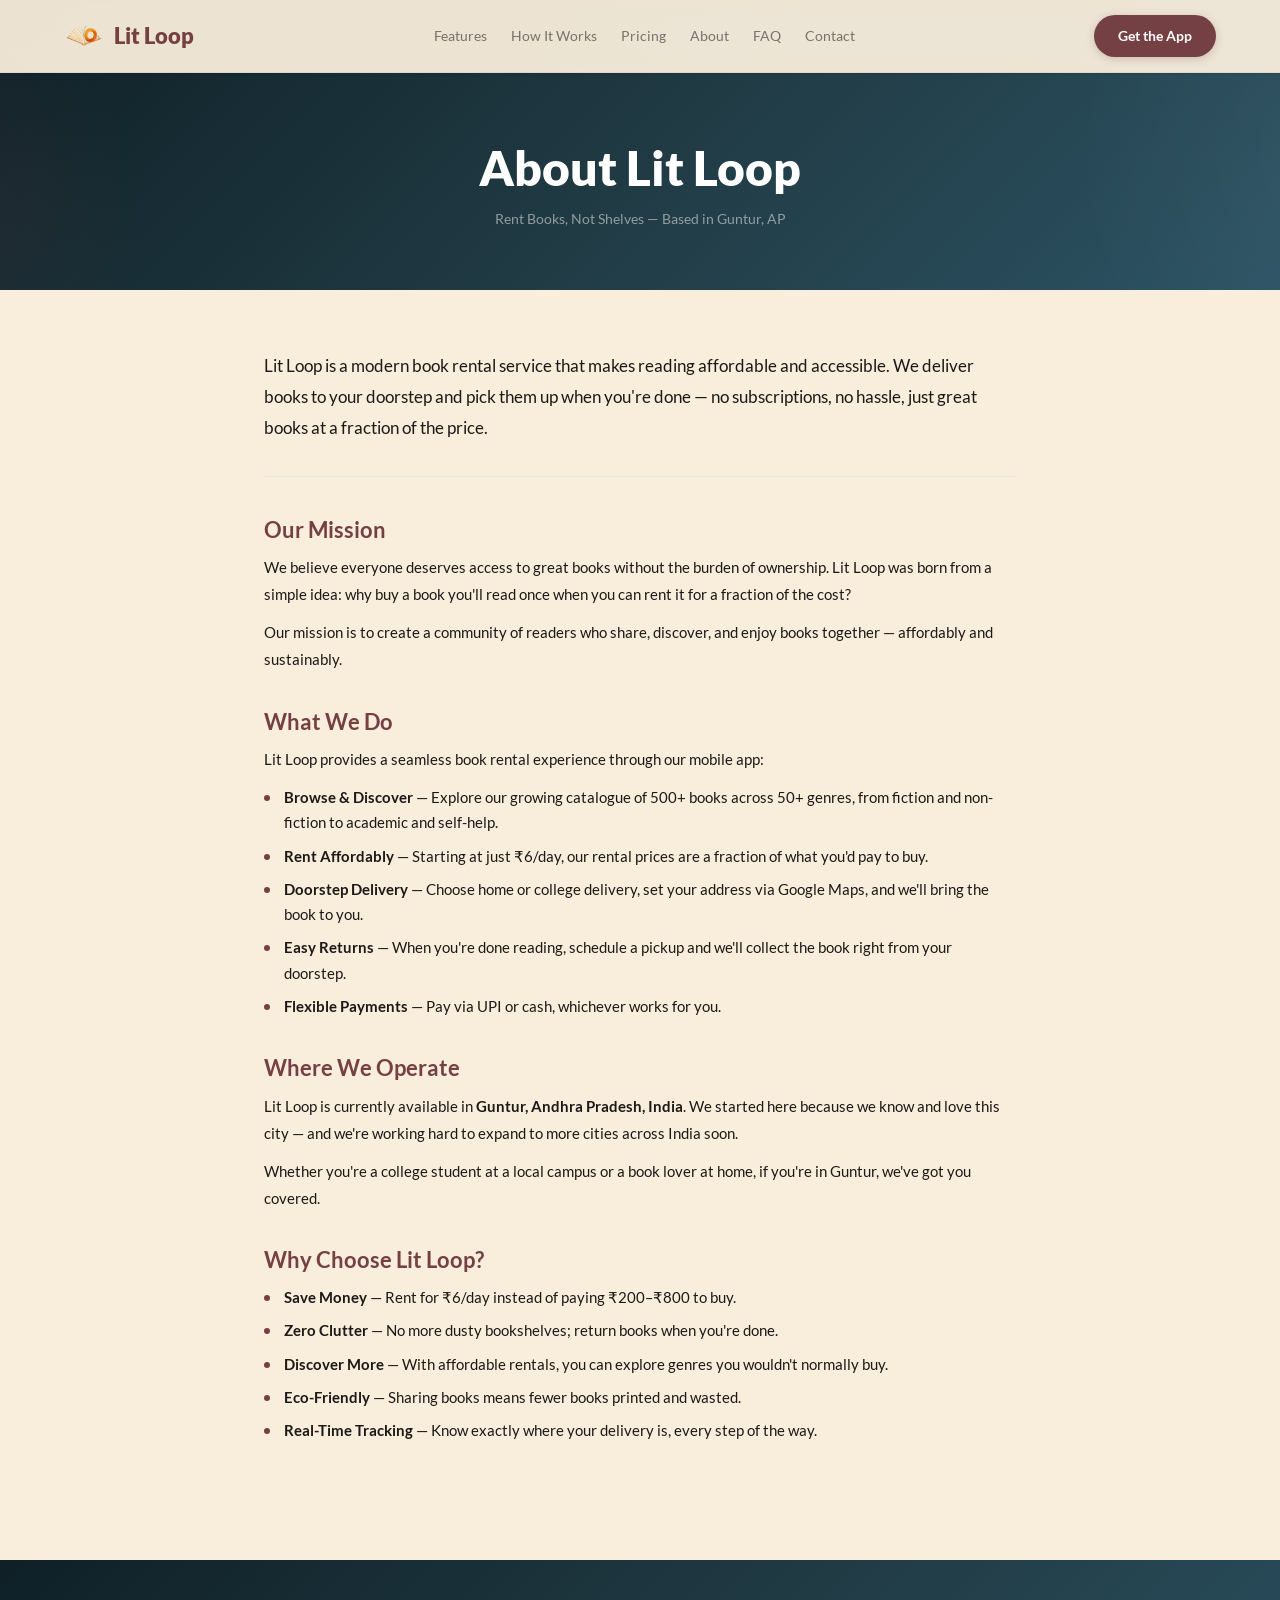
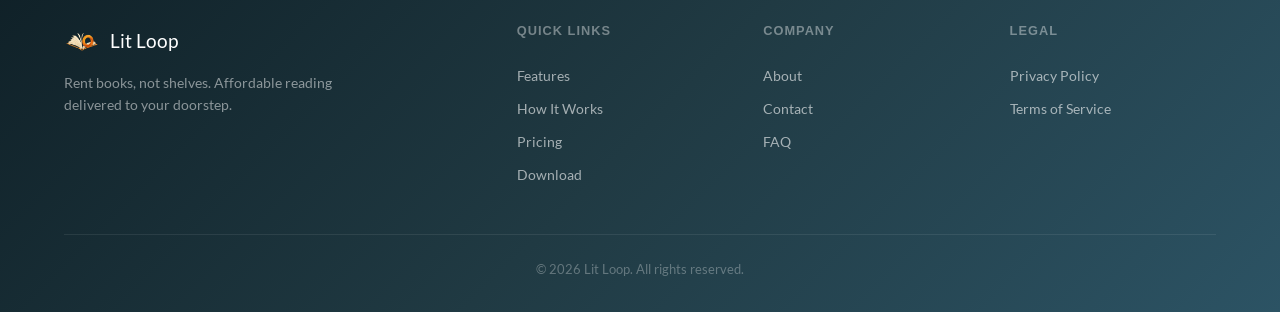
==== about.html @ 93cf025b "Added licence and google indexing" ====
<!DOCTYPE html>
<html lang="en">

<head>
    <meta charset="UTF-8">
    <meta name="viewport" content="width=device-width, initial-scale=1.0">
    <title>About — Lit Loop | Book Rental Service in Guntur</title>
    <meta name="description"
        content="Learn about Lit Loop — a modern book rental service based in Guntur, Andhra Pradesh. Rent books at affordable prices with doorstep delivery.">
    <meta name="keywords"
        content="about litloop, book rental Guntur, rent books India, litloop story, affordable books">
    <meta name="author" content="Lit Loop">
    <meta name="theme-color" content="#0F2027">
    <link rel="canonical" href="https://litloop.in/about.html">
    <link rel="icon" type="image/png" href="./assets/icon.png">

    <!-- Open Graph -->
    <meta property="og:title" content="About — Lit Loop | Book Rental Service">
    <meta property="og:description"
        content="Discover how Lit Loop is making reading affordable and accessible in Guntur, AP. Rent books, not shelves.">
    <meta property="og:image" content="https://litloop.in/assets/icon.png">
    <meta property="og:type" content="website">
    <meta property="og:url" content="https://litloop.in/about.html">
    <meta property="og:site_name" content="Lit Loop">
    <meta property="og:image:width" content="512">
    <meta property="og:image:height" content="512">
    <meta property="og:locale" content="en_IN">

    <!-- Twitter Card -->
    <meta name="twitter:card" content="summary">
    <meta name="twitter:title" content="About — Lit Loop | Book Rental Service">
    <meta name="twitter:description"
        content="Discover how Lit Loop is making reading affordable and accessible in Guntur, AP.">
    <meta name="twitter:image" content="https://litloop.in/assets/icon.png">

    <!-- Fonts -->
    <link rel="stylesheet" href="./style.css">
    <link rel="stylesheet" href="./legal.css">

    <!-- Structured Data -->
    <script type="application/ld+json">
    {
        "@context": "https://schema.org",
        "@type": "Organization",
        "name": "Lit Loop",
        "url": "https://litloop.in",
        "logo": "https://litloop.in/assets/icon.png",
        "description": "Lit Loop is a modern book rental service based in Guntur, Andhra Pradesh. Rent books at affordable prices with doorstep delivery.",
        "email": "support@litloop.in",
        "telephone": "+919182755664",
        "address": {
            "@type": "PostalAddress",
            "addressLocality": "Guntur",
            "addressRegion": "Andhra Pradesh",
            "addressCountry": "IN"
        },
        "sameAs": []
    }
    </script>
</head>

<body class="legal-page">
    <!-- Navigation -->
    <nav class="navbar scrolled">
        <div class="nav-container">
            <a href="./index.html" class="nav-logo">
                <img src="./assets/icon.png" alt="Lit Loop" class="nav-logo-img">
                <span class="nav-logo-text">Lit Loop</span>
            </a>
            <div class="nav-links">
                <a href="./index.html#features" class="nav-link">Features</a>
                <a href="./index.html#how-it-works" class="nav-link">How It Works</a>
                <a href="./index.html#pricing" class="nav-link">Pricing</a>
                <a href="./about.html" class="nav-link">About</a>
                <a href="./faq.html" class="nav-link">FAQ</a>
                <a href="./contact.html" class="nav-link">Contact</a>
            </div>
            <a href="./index.html#download" class="nav-cta-btn">Get the App</a>
            <button class="nav-mobile-toggle" id="mobileToggle" aria-label="Toggle menu">
                <span></span><span></span><span></span>
            </button>
        </div>
    </nav>

    <!-- Mobile Menu -->
    <div class="mobile-menu" id="mobileMenu">
        <a href="./index.html#features" class="mobile-link">Features</a>
        <a href="./index.html#how-it-works" class="mobile-link">How It Works</a>
        <a href="./index.html#pricing" class="mobile-link">Pricing</a>
        <a href="./about.html" class="mobile-link">About</a>
        <a href="./faq.html" class="mobile-link">FAQ</a>
        <a href="./contact.html" class="mobile-link">Contact</a>
        <a href="./index.html#download" class="mobile-link cta">Get the App</a>
    </div>

    <!-- Hero Header -->
    <section class="legal-hero">
        <div class="container">
            <h1 class="legal-title">About Lit Loop</h1>
            <p class="legal-updated">Rent Books, Not Shelves — Based in Guntur, AP</p>
        </div>
    </section>

    <!-- Content -->
    <section class="legal-content">
        <div class="container legal-container">
            <p class="legal-intro">
                Lit Loop is a modern book rental service that makes reading affordable and accessible. We deliver books
                to your doorstep and pick them up when you're done — no subscriptions, no hassle, just great books at
                a fraction of the price.
            </p>

            <div class="legal-section">
                <h2>Our Mission</h2>
                <p>We believe everyone deserves access to great books without the burden of ownership. Lit Loop was born
                    from a simple idea: why buy a book you'll read once when you can rent it for a fraction of the cost?
                </p>
                <p>Our mission is to create a community of readers who share, discover, and enjoy books together —
                    affordably and sustainably.</p>
            </div>

            <div class="legal-section">
                <h2>What We Do</h2>
                <p>Lit Loop provides a seamless book rental experience through our mobile app:</p>
                <ul>
                    <li><strong>Browse & Discover</strong> — Explore our growing catalogue of 500+ books across 50+
                        genres, from fiction and non-fiction to academic and self-help.</li>
                    <li><strong>Rent Affordably</strong> — Starting at just ₹6/day, our rental prices are a fraction of
                        what you'd pay to buy.</li>
                    <li><strong>Doorstep Delivery</strong> — Choose home or college delivery, set your address via
                        Google
                        Maps, and we'll bring the book to you.</li>
                    <li><strong>Easy Returns</strong> — When you're done reading, schedule a pickup and we'll collect
                        the
                        book right from your doorstep.</li>
                    <li><strong>Flexible Payments</strong> — Pay via UPI or cash, whichever works for you.</li>
                </ul>
            </div>

            <div class="legal-section">
                <h2>Where We Operate</h2>
                <p>Lit Loop is currently available in <strong>Guntur, Andhra Pradesh, India</strong>. We started here
                    because we know and love this city — and we're working hard to expand to more cities across India
                    soon.</p>
                <p>Whether you're a college student at a local campus or a book lover at home, if you're in Guntur,
                    we've got you covered.</p>
            </div>

            <div class="legal-section">
                <h2>Why Choose Lit Loop?</h2>
                <ul>
                    <li><strong>Save Money</strong> — Rent for ₹6/day instead of paying ₹200–₹800 to buy.</li>
                    <li><strong>Zero Clutter</strong> — No more dusty bookshelves; return books when you're done.</li>
                    <li><strong>Discover More</strong> — With affordable rentals, you can explore genres you wouldn't
                        normally buy.</li>
                    <li><strong>Eco-Friendly</strong> — Sharing books means fewer books printed and wasted.</li>
                    <li><strong>Real-Time Tracking</strong> — Know exactly where your delivery is, every step of the
                        way.</li>
            </div>
        </div>
    </section>

    <!-- Footer -->
    <footer class="footer">
        <div class="container">
            <div class="footer-grid">
                <div class="footer-brand">
                    <div class="footer-logo">
                        <img src="./assets/icon.png" alt="Lit Loop" class="footer-logo-img">
                        <span class="footer-logo-text">Lit Loop</span>
                    </div>
                    <p class="footer-tagline">Rent books, not shelves. Affordable reading delivered to your doorstep.
                    </p>
                </div>
                <div class="footer-col">
                    <h4 class="footer-heading">Quick Links</h4>
                    <a href="./index.html#features" class="footer-link">Features</a>
                    <a href="./index.html#how-it-works" class="footer-link">How It Works</a>
                    <a href="./index.html#pricing" class="footer-link">Pricing</a>
                    <a href="./index.html#download" class="footer-link">Download</a>
                </div>
                <div class="footer-col">
                    <h4 class="footer-heading">Company</h4>
                    <a href="./about.html" class="footer-link">About</a>
                    <a href="./contact.html" class="footer-link">Contact</a>
                    <a href="./faq.html" class="footer-link">FAQ</a>
                </div>
                <div class="footer-col">
                    <h4 class="footer-heading">Legal</h4>
                    <a href="./privacy-policy.html" class="footer-link">Privacy Policy</a>
                    <a href="./terms-of-service.html" class="footer-link">Terms of Service</a>
                </div>
            </div>
            <div class="footer-bottom">
                <p>&copy; 2026 Lit Loop. All rights reserved.</p>
            </div>
        </div>
    </footer>

    <script src="./script.js"></script>
</body>

</html>
---- style.css ----
/* ============================================
   LIT LOOP LANDING PAGE — STYLE SHEET
   Colors: #754043 (primary), #F9EEDC (bg), #eadbc3 (light)
   ============================================ */

/* ── Self-Hosted Lato Font ────────────────── */
@font-face {
    font-family: 'Lato';
    src: url('./assets/fonts/Lato/Lato-Thin.ttf') format('truetype');
    font-weight: 100;
    font-style: normal;
    font-display: swap;
}

@font-face {
    font-family: 'Lato';
    src: url('./assets/fonts/Lato/Lato-ThinItalic.ttf') format('truetype');
    font-weight: 100;
    font-style: italic;
    font-display: swap;
}

@font-face {
    font-family: 'Lato';
    src: url('./assets/fonts/Lato/Lato-Light.ttf') format('truetype');
    font-weight: 300;
    font-style: normal;
    font-display: swap;
}

@font-face {
    font-family: 'Lato';
    src: url('./assets/fonts/Lato/Lato-LightItalic.ttf') format('truetype');
    font-weight: 300;
    font-style: italic;
    font-display: swap;
}

@font-face {
    font-family: 'Lato';
    src: url('./assets/fonts/Lato/Lato-Regular.ttf') format('truetype');
    font-weight: 400;
    font-style: normal;
    font-display: swap;
}

@font-face {
    font-family: 'Lato';
    src: url('./assets/fonts/Lato/Lato-Italic.ttf') format('truetype');
    font-weight: 400;
    font-style: italic;
    font-display: swap;
}

@font-face {
    font-family: 'Lato';
    src: url('./assets/fonts/Lato/Lato-Bold.ttf') format('truetype');
    font-weight: 700;
    font-style: normal;
    font-display: swap;
}

@font-face {
    font-family: 'Lato';
    src: url('./assets/fonts/Lato/Lato-BoldItalic.ttf') format('truetype');
    font-weight: 700;
    font-style: italic;
    font-display: swap;
}

@font-face {
    font-family: 'Lato';
    src: url('./assets/fonts/Lato/Lato-Black.ttf') format('truetype');
    font-weight: 900;
    font-style: normal;
    font-display: swap;
}

@font-face {
    font-family: 'Lato';
    src: url('./assets/fonts/Lato/Lato-BlackItalic.ttf') format('truetype');
    font-weight: 900;
    font-style: italic;
    font-display: swap;
}

/* ── Reset & Base ────────────────────────── */
*,
*::before,
*::after {
    margin: 0;
    padding: 0;
    box-sizing: border-box;
}

:root {
    --primary: #754043;
    --primary-dark: #5c3234;
    --primary-light: #eadbc3;
    --bg: #F9EEDC;
    --bg-dark: #0F2027;
    --bg-dark-mid: #203A43;
    --bg-dark-end: #2C5364;
    --card-bg: #ffffff;
    --text: #1C1917;
    --text-secondary: #78716C;
    --text-light: #A8A29E;
    --border: #E7E5E4;
    --white: #FFFFFF;
    --error: #EF4444;
    --success: #22C55E;
    --shadow-sm: 0 1px 3px rgba(0, 0, 0, .06), 0 1px 2px rgba(0, 0, 0, .04);
    --shadow-md: 0 4px 12px rgba(0, 0, 0, .08);
    --shadow-lg: 0 12px 40px rgba(0, 0, 0, .12);
    --shadow-xl: 0 24px 60px rgba(0, 0, 0, .16);
    --radius: 16px;
    --radius-sm: 10px;
    --radius-xs: 6px;
    --transition: .3s cubic-bezier(.4, 0, .2, 1);
}

html {
    scroll-behavior: smooth;
    scroll-padding-top: 80px;
}

body {
    font-family: 'Lato', -apple-system, BlinkMacSystemFont, sans-serif;
    color: var(--text);
    background: var(--bg);
    line-height: 1.6;
    overflow-x: hidden;
    -webkit-font-smoothing: antialiased;
}

h1,
h2,
h3,
h4 {
    font-family: 'Lato', Georgia, sans-serif;
    font-weight: 900;
    line-height: 1.15;
}

a {
    text-decoration: none;
    color: inherit;
}

img {
    display: block;
    max-width: 100%;
}

.container {
    max-width: 1200px;
    margin: 0 auto;
    padding: 0 24px;
}

/* ── Navbar ──────────────────────────────── */
.navbar {
    position: fixed;
    top: 0;
    left: 0;
    right: 0;
    z-index: 1000;
    background: rgba(249, 238, 220, .82);
    backdrop-filter: blur(16px) saturate(180%);
    -webkit-backdrop-filter: blur(16px) saturate(180%);
    border-bottom: 1px solid rgba(117, 64, 67, .08);
    transition: var(--transition);
}

.navbar.scrolled {
    background: rgba(249, 238, 220, .95);
    box-shadow: var(--shadow-sm);
}

.nav-container {
    max-width: 1200px;
    margin: 0 auto;
    padding: 0 24px;
    display: flex;
    align-items: center;
    justify-content: space-between;
    height: 72px;
}

.nav-logo {
    display: flex;
    align-items: center;
    gap: 10px;
}

.nav-logo-img {
    width: 40px;
    height: 40px;
    border-radius: 10px;
}

.nav-logo-text {
    font-family: 'Lato', sans-serif;
    font-weight: 900;
    font-size: 1.35rem;
    color: var(--primary);
}

.nav-links {
    display: flex;
    gap: 24px;
}

.nav-link {
    font-size: .9rem;
    font-weight: 500;
    color: var(--text-secondary);
    transition: color var(--transition);
    position: relative;
}

.nav-link::after {
    content: '';
    position: absolute;
    bottom: -4px;
    left: 0;
    width: 0;
    height: 2px;
    background: var(--primary);
    border-radius: 1px;
    transition: width var(--transition);
}

.nav-link:hover {
    color: var(--primary);
}

.nav-link:hover::after {
    width: 100%;
}

.nav-cta-btn {
    display: inline-flex;
    align-items: center;
    padding: 10px 24px;
    background: var(--primary);
    color: var(--white);
    border-radius: 50px;
    font-size: .88rem;
    font-weight: 600;
    transition: all var(--transition);
    box-shadow: 0 2px 8px rgba(117, 64, 67, .25);
}

.nav-cta-btn:hover {
    background: var(--primary-dark);
    transform: translateY(-1px);
    box-shadow: 0 4px 16px rgba(117, 64, 67, .35);
}

.nav-mobile-toggle {
    display: none;
    flex-direction: column;
    gap: 5px;
    background: none;
    border: none;
    cursor: pointer;
    padding: 6px;
}

.nav-mobile-toggle span {
    display: block;
    width: 22px;
    height: 2px;
    background: var(--text);
    border-radius: 2px;
    transition: var(--transition);
}

.mobile-menu {
    display: none;
    position: fixed;
    top: 72px;
    left: 0;
    right: 0;
    background: rgba(249, 238, 220, .98);
    backdrop-filter: blur(16px);
    padding: 24px;
    flex-direction: column;
    gap: 16px;
    z-index: 999;
    border-bottom: 1px solid var(--border);
    transform: translateY(-10px);
    opacity: 0;
    transition: all .25s ease;
}

.mobile-menu.open {
    display: flex;
    transform: translateY(0);
    opacity: 1;
}

.mobile-link {
    font-size: 1rem;
    font-weight: 500;
    color: var(--text);
    padding: 12px 0;
    border-bottom: 1px solid var(--border);
}

.mobile-link.cta {
    background: var(--primary);
    color: var(--white);
    text-align: center;
    padding: 14px;
    border-radius: 12px;
    border: none;
    margin-top: 8px;
}

/* ── Hero ─────────────────────────────────── */
.hero {
    position: relative;
    padding: 140px 0 80px;
    overflow: hidden;
    min-height: 100vh;
    display: flex;
    background: linear-gradient(135deg, var(--bg-dark) 0%, var(--bg-dark-mid) 50%, var(--bg-dark-end) 100%);
    align-items: center;
}

.hero-bg-shapes {
    position: absolute;
    inset: 0;
    pointer-events: none;
    overflow: hidden;
}

.shape {
    position: absolute;
    border-radius: 50%;
    opacity: .12;
}

.shape-1 {
    width: 600px;
    height: 600px;
    background: radial-gradient(circle, var(--primary) 0%, transparent 70%);
    top: -200px;
    right: -100px;
    animation: float 8s ease-in-out infinite;
}

.shape-2 {
    width: 400px;
    height: 400px;
    background: radial-gradient(circle, #c2956a 0%, transparent 70%);
    bottom: -100px;
    left: -100px;
    animation: float 10s ease-in-out infinite reverse;
}

.shape-3 {
    width: 250px;
    height: 250px;
    background: radial-gradient(circle, var(--primary) 0%, transparent 70%);
    top: 40%;
    left: 30%;
    animation: float 12s ease-in-out infinite;
}

@keyframes float {

    0%,
    100% {
        transform: translateY(0) scale(1);
    }

    50% {
        transform: translateY(-30px) scale(1.05);
    }
}

.hero-container {
    max-width: 1200px;
    margin: 0 auto;
    padding: 0 24px;
    display: grid;
    grid-template-columns: 1fr 1fr;
    gap: 60px;
    align-items: center;
}

.hero-badge {
    display: inline-flex;
    align-items: center;
    padding: 8px 18px;
    background: rgba(234, 219, 195, .12);
    border: 1px solid rgba(234, 219, 195, .2);
    border-radius: 50px;
    font-size: .85rem;
    font-weight: 500;
    color: var(--primary-light);
    margin-bottom: 24px;
    animation: fadeInUp .6s ease .1s both;
}

.hero-title {
    font-size: 4rem;
    color: var(--white);
    margin-bottom: 20px;
    animation: fadeInUp .6s ease .2s both;
}

.hero-title-accent {
    color: var(--primary-light);
    font-style: italic;
}

.hero-subtitle {
    font-size: 1.15rem;
    color: rgba(255, 255, 255, .7);
    line-height: 1.7;
    margin-bottom: 32px;
    max-width: 500px;
    animation: fadeInUp .6s ease .3s both;
}

.hero-actions {
    display: flex;
    gap: 16px;
    flex-wrap: wrap;
    margin-bottom: 48px;
    animation: fadeInUp .6s ease .4s both;
}

/* ── Buttons ──────────────────────────────── */
.btn {
    display: inline-flex;
    align-items: center;
    gap: 10px;
    padding: 14px 30px;
    border-radius: 50px;
    font-size: .95rem;
    font-weight: 600;
    font-family: 'Lato', sans-serif;
    cursor: pointer;
    transition: all var(--transition);
    border: none;
}

.btn-primary {
    background: var(--primary);
    color: var(--white);
    box-shadow: 0 4px 16px rgba(117, 64, 67, .3);
}

.btn-primary:hover {
    background: var(--primary-dark);
    transform: translateY(-2px);
    box-shadow: 0 6px 24px rgba(117, 64, 67, .4);
}

.btn-outline {
    background: transparent;
    color: var(--white);
    border: 2px solid rgba(255, 255, 255, .25);
}

.btn-outline:hover {
    border-color: var(--white);
    background: rgba(255, 255, 255, .08);
}

.btn-full {
    width: 100%;
    justify-content: center;
}

.btn-icon,
.btn-icon-right {
    width: 18px;
    height: 18px;
    flex-shrink: 0;
}

/* ── Hero Stats ───────────────────────────── */
.hero-stats {
    display: flex;
    align-items: center;
    gap: 24px;
    animation: fadeInUp .6s ease .5s both;
}

.stat {
    text-align: center;
    padding: 0 8px;
}

.stat-number {
    display: inline;
    font-family: 'Lato', sans-serif;
    font-weight: 900;
    font-size: 2rem;
    color: var(--primary-light);
    line-height: 1;
}

.stat-plus {
    font-family: 'Lato', sans-serif;
    font-weight: 900;
    font-size: 2rem;
    color: var(--primary-light);
    line-height: 1;
}

.stat-label {
    display: block;
    font-size: .78rem;
    color: rgba(255, 255, 255, .5);
    margin-top: 6px;
}

.stat-divider {
    width: 1px;
    height: 40px;
    background: rgba(255, 255, 255, .15);
}

/* ── Phone Mockup ─────────────────────────── */
.hero-visual {
    position: relative;
    display: flex;
    justify-content: center;
    animation: fadeInUp .8s ease .3s both;
}

.phone-mockup {
    position: relative;
    z-index: 2;
}

.phone-frame {
    width: 280px;
    height: 570px;
    background: var(--bg-dark);
    border-radius: 36px;
    padding: 12px;
    box-shadow: var(--shadow-xl), 0 0 0 2px rgba(255, 255, 255, .1) inset;
    position: relative;
    overflow: hidden;
}

.phone-notch {
    position: absolute;
    top: 8px;
    left: 50%;
    transform: translateX(-50%);
    width: 100px;
    height: 28px;
    background: var(--bg-dark);
    border-radius: 0 0 16px 16px;
    z-index: 5;
}

.phone-screen {
    width: 100%;
    height: 100%;
    background: var(--bg);
    border-radius: 26px;
    overflow: hidden;
    padding: 44px 16px 0;
    display: flex;
    flex-direction: column;
}

.mock-header {
    margin-bottom: 20px;
}

.mock-greeting {
    display: block;
    font-size: .65rem;
    color: var(--text-light);
    margin-bottom: 2px;
}

.mock-title {
    display: block;
    font-family: 'Lato', sans-serif;
    font-weight: 900;
    font-size: 1.15rem;
    color: var(--text);
}

.mock-section {
    margin-bottom: 16px;
}

.mock-section-title {
    display: block;
    font-size: .7rem;
    font-weight: 600;
    color: var(--text);
    margin-bottom: 8px;
}

.mock-cards {
    display: flex;
    gap: 8px;
}

.mock-card {
    width: 72px;
    height: 100px;
    border-radius: 8px;
    flex-shrink: 0;
    box-shadow: var(--shadow-sm);
}

.mock-tab-bar {
    margin-top: auto;
    display: flex;
    justify-content: space-around;
    padding: 10px 0 8px;
    border-top: 1px solid var(--border);
    background: var(--bg);
}

.mock-tab {
    text-align: center;
    opacity: .4;
}

.mock-tab.active {
    opacity: 1;
}

.mock-tab-icon {
    font-size: .9rem;
}

.mock-tab-label {
    font-size: .5rem;
    font-weight: 500;
    margin-top: 2px;
}

/* ── Floating Cards ───────────────────────── */
.floating-card {
    position: absolute;
    display: flex;
    align-items: center;
    gap: 10px;
    background: var(--white);
    padding: 12px 18px;
    border-radius: 14px;
    box-shadow: var(--shadow-lg);
    z-index: 3;
}

.floating-card-1 {
    top: 15%;
    right: -30px;
    animation: floatCard 4s ease-in-out infinite;
}

.floating-card-2 {
    bottom: 20%;
    left: -20px;
    animation: floatCard 5s ease-in-out infinite .5s;
}

@keyframes floatCard {

    0%,
    100% {
        transform: translateY(0);
    }

    50% {
        transform: translateY(-10px);
    }
}

.floating-emoji {
    font-size: 1.5rem;
}

.floating-title {
    display: block;
    font-size: .8rem;
    font-weight: 600;
    color: var(--text);
}

.floating-sub {
    display: block;
    font-size: .7rem;
    color: var(--text-light);
}

/* ── Section Common ──────────────────────── */
.section-header {
    text-align: center;
    margin-bottom: 56px;
}

.section-tag {
    display: inline-block;
    padding: 6px 16px;
    background: rgba(117, 64, 67, .08);
    color: var(--primary);
    border-radius: 50px;
    font-size: .8rem;
    font-weight: 600;
    text-transform: uppercase;
    letter-spacing: .5px;
    margin-bottom: 16px;
}

.section-title {
    font-size: 2.6rem;
    color: var(--text);
    margin-bottom: 12px;
}

.section-subtitle {
    font-size: 1.05rem;
    color: var(--text-secondary);
    max-width: 520px;
    margin: 0 auto;
}

/* ── Features ─────────────────────────────── */
.features {
    padding: 100px 0;
    background: var(--white);
}

.features-grid {
    display: grid;
    grid-template-columns: repeat(3, 1fr);
    gap: 24px;
}

.feature-card {
    background: var(--bg);
    border-radius: var(--radius);
    padding: 36px 28px;
    transition: all var(--transition);
    border: 1px solid transparent;
}

.feature-card:hover {
    transform: translateY(-6px);
    box-shadow: var(--shadow-lg);
    border-color: rgba(117, 64, 67, .1);
}

.feature-icon-wrap {
    width: 56px;
    height: 56px;
    background: rgba(117, 64, 67, .08);
    border-radius: 14px;
    display: flex;
    align-items: center;
    justify-content: center;
    margin-bottom: 20px;
    transition: var(--transition);
}

.feature-card:hover .feature-icon-wrap {
    background: var(--primary);
    transform: scale(1.05);
}

.feature-card:hover .feature-icon {
    filter: brightness(10);
}

.feature-icon {
    font-size: 1.5rem;
    transition: var(--transition);
}

.feature-icon-svg {
    width: 28px;
    height: 28px;
    stroke: var(--primary);
    transition: var(--transition);
}

.feature-card:hover .feature-icon-svg {
    stroke: var(--white);
}

.step-icon-svg {
    width: 48px;
    height: 48px;
    stroke: var(--primary);
}

.feature-title {
    font-size: 1.25rem;
    color: var(--text);
    margin-bottom: 8px;
}

.feature-desc {
    font-size: .9rem;
    color: var(--text-secondary);
    line-height: 1.6;
}

/* ── How It Works ─────────────────────────── */
.how-it-works {
    padding: 100px 0;
    background: var(--bg);
}

.steps-row {
    display: flex;
    align-items: center;
    justify-content: center;
    gap: 16px;
}

.step-card {
    background: var(--white);
    border-radius: var(--radius);
    padding: 40px 32px;
    text-align: center;
    flex: 1;
    max-width: 300px;
    border: 1px solid var(--border);
    transition: all var(--transition);
    position: relative;
}

.step-card:hover {
    transform: translateY(-6px);
    box-shadow: var(--shadow-lg);
    border-color: rgba(117, 64, 67, .15);
}

.step-number {
    position: absolute;
    top: -16px;
    left: 50%;
    transform: translateX(-50%);
    width: 34px;
    height: 34px;
    background: var(--primary);
    color: var(--white);
    border-radius: 50%;
    display: flex;
    align-items: center;
    justify-content: center;
    font-weight: 700;
    font-size: .85rem;
    box-shadow: 0 4px 12px rgba(117, 64, 67, .3);
}

.step-icon {
    font-size: 2.5rem;
    margin-bottom: 16px;
}

.step-title {
    font-size: 1.15rem;
    color: var(--text);
    margin-bottom: 8px;
}

.step-desc {
    font-size: .88rem;
    color: var(--text-secondary);
    line-height: 1.6;
}

.step-connector {
    width: 60px;
    flex-shrink: 0;
    opacity: .4;
}

/* ── Pricing ──────────────────────────────── */
.pricing {
    padding: 100px 0;
    background: var(--white);
}

.pricing-card-wrapper {
    display: flex;
    justify-content: center;
}

.pricing-card {
    background: var(--bg);
    border-radius: 24px;
    padding: 48px 40px;
    max-width: 440px;
    width: 100%;
    border: 2px solid rgba(117, 64, 67, .1);
    text-align: center;
    transition: all var(--transition);
}

.pricing-card:hover {
    transform: translateY(-4px);
    box-shadow: var(--shadow-lg);
    border-color: var(--primary);
}

.pricing-header {
    margin-bottom: 32px;
}

.pricing-label {
    font-size: .85rem;
    font-weight: 600;
    color: var(--primary);
    text-transform: uppercase;
    letter-spacing: .5px;
}

.pricing-amount {
    display: flex;
    align-items: baseline;
    justify-content: center;
    gap: 4px;
    margin-top: 12px;
}

.pricing-rupee {
    font-size: 1.8rem;
    color: var(--text);
    font-weight: 300;
}

.pricing-value {
    font-family: 'Lato', sans-serif;
    font-size: 4.5rem;
    color: var(--primary);
    line-height: 1;
}

.pricing-period {
    font-size: 1rem;
    color: var(--text-light);
    margin-left: 4px;
}

.pricing-features {
    list-style: none;
    text-align: left;
    margin-bottom: 32px;
}

.pricing-features li {
    padding: 12px 0;
    border-bottom: 1px solid var(--border);
    font-size: .92rem;
    color: var(--text);
    display: flex;
    align-items: center;
    gap: 10px;
}

.check {
    color: var(--success);
    font-weight: 700;
    font-size: 1.1rem;
}

/* ── Download CTA ─────────────────────────── */
.download {
    padding: 100px 0;
    background: var(--bg);
}

.download-card {
    background: linear-gradient(135deg, var(--bg-dark) 0%, var(--bg-dark-mid) 50%, var(--bg-dark-end) 100%);
    border-radius: 28px;
    padding: 64px;
    display: flex;
    align-items: center;
    justify-content: space-between;
    gap: 48px;
    overflow: hidden;
    position: relative;
}

.download-card::before {
    content: '';
    position: absolute;
    top: -50%;
    right: -20%;
    width: 500px;
    height: 500px;
    background: radial-gradient(circle, rgba(255, 255, 255, .08) 0%, transparent 70%);
    border-radius: 50%;
}

.download-content {
    position: relative;
    z-index: 1;
    flex: 1;
}

.download-title {
    font-size: 2.5rem;
    color: var(--white);
    margin-bottom: 12px;
}

.download-subtitle {
    font-size: 1.05rem;
    color: rgba(255, 255, 255, .75);
    margin-bottom: 32px;
    max-width: 400px;
}

.download-buttons {
    display: flex;
    gap: 16px;
    flex-wrap: wrap;
    margin-bottom: 16px;
}

.store-badge {
    display: inline-flex;
    align-items: center;
    gap: 12px;
    background: rgba(255, 255, 255, .12);
    border: 1px solid rgba(255, 255, 255, .2);
    padding: 12px 24px;
    border-radius: 14px;
    color: var(--white);
    transition: all var(--transition);
}

.store-badge:hover {
    background: rgba(255, 255, 255, .2);
    transform: translateY(-2px);
}

.store-icon {
    width: 28px;
    height: 28px;
}

.store-small {
    display: block;
    font-size: .6rem;
    font-weight: 500;
    text-transform: uppercase;
    letter-spacing: 1px;
    opacity: .8;
}

.store-name {
    display: block;
    font-size: 1.1rem;
    font-weight: 600;
}

.download-note {
    font-size: .8rem;
    color: rgba(255, 255, 255, .5);
    font-style: italic;
}

.download-visual {
    position: relative;
    z-index: 1;
}

.download-logo {
    width: 180px;
    height: 180px;
    border-radius: 32px;
    box-shadow: 0 16px 48px rgba(0, 0, 0, .3);
    animation: floatCard 4s ease-in-out infinite;
}

/* ── Footer ───────────────────────────────── */
.footer {
    background: linear-gradient(135deg, var(--bg-dark) 0%, var(--bg-dark-mid) 50%, var(--bg-dark-end) 100%);
    padding: 64px 0 32px;
    color: rgba(255, 255, 255, .7);
}

.footer-grid {
    display: grid;
    grid-template-columns: 2fr 1fr 1fr 1fr;
    gap: 40px;
    margin-bottom: 48px;
}

.footer-logo {
    display: flex;
    align-items: center;
    gap: 10px;
    margin-bottom: 12px;
}

.footer-logo-img {
    width: 36px;
    height: 36px;
    border-radius: 8px;
}

.footer-logo-text {
    font-family: 'Lato', sans-serif;
    font-size: 1.2rem;
    color: var(--white);
}

.footer-tagline {
    font-size: .88rem;
    line-height: 1.6;
    color: rgba(255, 255, 255, .5);
    max-width: 280px;
}

.footer-heading {
    font-family: 'Inter', sans-serif;
    font-size: .8rem;
    font-weight: 600;
    text-transform: uppercase;
    letter-spacing: 1px;
    color: rgba(255, 255, 255, .4);
    margin-bottom: 16px;
}

.footer-col {
    display: flex;
    flex-direction: column;
    gap: 10px;
}

.footer-link {
    font-size: .9rem;
    color: rgba(255, 255, 255, .6);
    transition: color var(--transition);
}

.footer-link:hover {
    color: var(--white);
}

.footer-bottom {
    border-top: 1px solid rgba(255, 255, 255, .08);
    padding-top: 24px;
    text-align: center;
    font-size: .8rem;
    color: rgba(255, 255, 255, .3);
}

/* ── Animations ──────────────────────────── */
@keyframes fadeInUp {
    from {
        opacity: 0;
        transform: translateY(24px);
    }

    to {
        opacity: 1;
        transform: translateY(0);
    }
}

.reveal {
    opacity: 0;
    transform: translateY(30px);
    transition: all .7s cubic-bezier(.4, 0, .2, 1);
}

.reveal.visible {
    opacity: 1;
    transform: translateY(0);
}

/* ── Responsive ──────────────────────────── */
@media (max-width: 1024px) {
    .hero-container {
        grid-template-columns: 1fr;
        text-align: center;
        gap: 48px;
    }

    .hero-subtitle {
        margin: 0 auto 32px;
    }

    .hero-actions {
        justify-content: center;
    }

    .hero-stats {
        justify-content: center;
    }

    .hero-title {
        font-size: 3.2rem;
    }

    .features-grid {
        grid-template-columns: repeat(2, 1fr);
    }

    .footer-grid {
        grid-template-columns: 1fr 1fr;
    }
}

@media (max-width: 768px) {

    .nav-links,
    .nav-cta-btn {
        display: none;
    }

    .nav-mobile-toggle {
        display: flex;
    }

    .hero {
        padding: 120px 0 60px;
        min-height: auto;
    }

    .hero-title {
        font-size: 2.5rem;
    }

    .hero-subtitle {
        font-size: 1rem;
    }

    .features,
    .how-it-works,
    .pricing,
    .download {
        padding: 72px 0;
    }

    .section-title {
        font-size: 2rem;
    }

    .features-grid {
        grid-template-columns: 1fr;
    }

    .steps-row {
        flex-direction: column;
        gap: 32px;
    }

    .step-connector {
        transform: rotate(90deg);
    }

    .step-card {
        max-width: 100%;
    }

    .download-card {
        flex-direction: column;
        padding: 40px 24px;
        text-align: center;
    }

    .download-subtitle {
        margin: 0 auto 32px;
    }

    .download-buttons {
        justify-content: center;
    }

    .footer-grid {
        grid-template-columns: 1fr;
        gap: 32px;
    }

    .floating-card {
        padding: 8px 12px;
        border-radius: 10px;
        gap: 8px;
    }

    .floating-card-1 {
        top: 10%;
        right: -10px;
    }

    .floating-card-2 {
        bottom: 15%;
        left: -10px;
    }

    .floating-emoji {
        font-size: 1.1rem;
    }

    .floating-title {
        font-size: .7rem;
    }

    .floating-sub {
        font-size: .6rem;
    }

    .phone-frame {
        width: 240px;
        height: 490px;
    }
}

@media (max-width: 480px) {
    .hero-title {
        font-size: 2rem;
    }

    .hero-actions {
        flex-direction: column;
        width: 100%;
    }

    .btn {
        justify-content: center;
        width: 100%;
    }

    .hero-stats {
        gap: 16px;
    }

    .stat-number {
        font-size: 1.5rem;
    }

    .pricing-card {
        padding: 32px 24px;
    }

    .pricing-value {
        font-size: 3.5rem;
    }
}
---- legal.css ----
/* ============================================
   LEGAL PAGES — Shared Styles
   ============================================ */

.legal-page {
    background: var(--bg);
}

/* ── Legal Hero Header ────────────────────── */
.legal-hero {
    padding: 140px 0 60px;
    background: linear-gradient(135deg, #0F2027 0%, #203A43 50%, #2C5364 100%);
    text-align: center;
    position: relative;
    overflow: hidden;
}

.legal-hero::before {
    content: '';
    position: absolute;
    top: -50%;
    right: -30%;
    width: 600px;
    height: 600px;
    background: radial-gradient(circle, rgba(255, 255, 255, .04) 0%, transparent 70%);
    border-radius: 50%;
}

.legal-hero::after {
    content: '';
    position: absolute;
    bottom: -40%;
    left: -20%;
    width: 400px;
    height: 400px;
    background: radial-gradient(circle, rgba(117, 64, 67, .15) 0%, transparent 70%);
    border-radius: 50%;
}

.legal-title {
    font-family: 'Lato', sans-serif;
    font-size: 3rem;
    font-weight: 900;
    color: #FFFFFF;
    margin-bottom: 12px;
    position: relative;
    z-index: 1;
}

.legal-updated {
    font-size: .9rem;
    color: rgba(255, 255, 255, .5);
    position: relative;
    z-index: 1;
}

/* ── Legal Content ────────────────────────── */
.legal-content {
    padding: 60px 0 80px;
}

.legal-container {
    max-width: 800px;
}

.legal-intro {
    font-size: 1.08rem;
    color: var(--text);
    line-height: 1.8;
    margin-bottom: 40px;
    padding-bottom: 32px;
    border-bottom: 1px solid var(--border);
}

.legal-section {
    margin-bottom: 36px;
}

.legal-section h2 {
    font-family: 'Lato', sans-serif;
    font-size: 1.4rem;
    font-weight: 700;
    color: var(--primary);
    margin-bottom: 12px;
}

.legal-section p {
    font-size: .95rem;
    color: var(--text);
    line-height: 1.75;
    margin-bottom: 12px;
}

.legal-section a {
    color: var(--primary);
    text-decoration: underline;
    text-underline-offset: 3px;
    transition: color var(--transition);
}

.legal-section a:hover {
    color: var(--primary-dark);
}

.legal-section ul {
    list-style: none;
    padding: 0;
    margin: 8px 0 16px;
}

.legal-section li {
    position: relative;
    padding-left: 20px;
    font-size: .93rem;
    color: var(--text);
    line-height: 1.7;
    margin-bottom: 8px;
}

.legal-section li::before {
    content: '';
    position: absolute;
    left: 0;
    top: 10px;
    width: 6px;
    height: 6px;
    border-radius: 50%;
    background: var(--primary);
}

/* ── Contact Cards ───────────────────────── */
.contact-cards {
    display: grid;
    grid-template-columns: repeat(3, 1fr);
    gap: 20px;
    margin-bottom: 16px;
}

.contact-card {
    background: var(--card-bg, #ffffff);
    border: 1px solid var(--border);
    border-radius: 16px;
    padding: 32px 24px;
    text-align: center;
    transition: all 0.3s ease;
}

.contact-card:hover {
    transform: translateY(-4px);
    box-shadow: 0 8px 24px rgba(117, 64, 67, .1);
    border-color: rgba(117, 64, 67, .15);
}

.contact-card-icon {
    width: 56px;
    height: 56px;
    margin: 0 auto 16px;
    background: rgba(117, 64, 67, .08);
    border-radius: 14px;
    display: flex;
    align-items: center;
    justify-content: center;
    transition: all 0.3s ease;
}

.contact-card:hover .contact-card-icon {
    background: var(--primary);
}

.contact-card-icon svg {
    width: 26px;
    height: 26px;
    stroke: var(--primary);
    transition: stroke 0.3s ease;
}

.contact-card:hover .contact-card-icon svg {
    stroke: #ffffff;
}

.contact-card-title {
    font-family: 'Lato', sans-serif;
    font-size: 1.15rem;
    color: var(--heading, var(--text));
    margin-bottom: 6px;
    font-weight: 700;
}

.contact-card-desc {
    font-size: .85rem;
    color: var(--text-secondary, #78716C);
    line-height: 1.5;
    margin-bottom: 12px;
}

.contact-card-link {
    display: block;
    font-size: .93rem;
    font-weight: 600;
    color: var(--primary);
    text-decoration: none;
    margin-bottom: 4px;
}

a.contact-card-link:hover {
    text-decoration: underline;
    text-underline-offset: 3px;
}

.contact-card-note {
    display: block;
    font-size: .78rem;
    color: var(--text-light, #A8A29E);
}

/* ── Form Row ────────────────────────────── */
.form-row {
    display: grid;
    grid-template-columns: 1fr 1fr;
    gap: 16px;
}

/* ── FAQ Accordion ───────────────────────── */

.faq-item {
    border: 1px solid var(--border);
    border-radius: 12px;
    margin-bottom: 12px;
    overflow: hidden;
    transition: box-shadow 0.3s ease;
}

.faq-item:hover {
    box-shadow: 0 2px 12px rgba(117, 64, 67, .08);
}

.faq-question {
    display: flex;
    align-items: center;
    justify-content: space-between;
    width: 100%;
    padding: 18px 20px;
    background: none;
    border: none;
    cursor: pointer;
    font-family: inherit;
    font-size: .97rem;
    font-weight: 600;
    color: var(--heading);
    text-align: left;
    gap: 16px;
    transition: color 0.2s;
}

.faq-question:hover {
    color: var(--primary);
}

.faq-chevron {
    width: 20px;
    height: 20px;
    flex-shrink: 0;
    transition: transform 0.3s ease;
    color: var(--primary);
}

.faq-item.open .faq-chevron {
    transform: rotate(180deg);
}

.faq-answer {
    max-height: 0;
    overflow: hidden;
    transition: max-height 0.35s ease, padding 0.35s ease;
    padding: 0 20px;
}

.faq-item.open .faq-answer {
    max-height: 300px;
    padding: 0 20px 20px;
}

.faq-answer p {
    font-size: .93rem;
    color: var(--text);
    line-height: 1.75;
    margin: 0;
}

.faq-answer a {
    color: var(--primary);
    text-decoration: underline;
    text-underline-offset: 3px;
}

.faq-cta {
    text-align: center;
    margin-top: 48px;
    padding: 40px;
    background: linear-gradient(135deg, rgba(117, 64, 67, .04), rgba(117, 64, 67, .08));
    border-radius: 16px;
}

.faq-cta p {
    font-size: 1.1rem;
    font-weight: 600;
    color: var(--heading);
    margin-bottom: 16px;
}

/* ── Contact Form ────────────────────────── */
.contact-form {
    margin-top: 20px;
}

.form-group {
    margin-bottom: 20px;
}

.form-group label {
    display: block;
    font-size: .88rem;
    font-weight: 600;
    color: var(--heading);
    margin-bottom: 6px;
}

.form-group input,
.form-group select,
.form-group textarea {
    width: 100%;
    padding: 12px 16px;
    font-family: inherit;
    font-size: .93rem;
    color: var(--text);
    background: var(--bg);
    border: 1px solid var(--border);
    border-radius: 10px;
    outline: none;
    transition: border-color 0.2s, box-shadow 0.2s;
    box-sizing: border-box;
}

.form-group input:focus,
.form-group select:focus,
.form-group textarea:focus {
    border-color: var(--primary);
    box-shadow: 0 0 0 3px rgba(117, 64, 67, .1);
}

.form-group input::placeholder,
.form-group textarea::placeholder {
    color: rgba(0, 0, 0, .3);
}

.form-group textarea {
    resize: vertical;
    min-height: 120px;
}

.form-group select {
    appearance: none;
    background-image: url("data:image/svg+xml,%3Csvg xmlns='http://www.w3.org/2000/svg' width='12' height='12' viewBox='0 0 12 12'%3E%3Cpath fill='%23754043' d='M6 8L1 3h10z'/%3E%3C/svg%3E");
    background-repeat: no-repeat;
    background-position: right 14px center;
    padding-right: 36px;
}

/* ── Responsive ──────────────────────────── */
@media (max-width: 768px) {
    .legal-hero {
        padding: 120px 0 48px;
    }

    .legal-title {
        font-size: 2.2rem;
    }

    .legal-content {
        padding: 40px 0 60px;
    }

    .faq-question {
        padding: 14px 16px;
        font-size: .9rem;
    }

    .faq-answer {
        padding: 0 16px;
    }

    .faq-item.open .faq-answer {
        padding: 0 16px 16px;
    }

    .faq-cta {
        padding: 28px 20px;
    }

    .contact-cards {
        grid-template-columns: 1fr;
    }

    .contact-card {
        padding: 24px 20px;
    }

    .form-row {
        grid-template-columns: 1fr;
    }
}
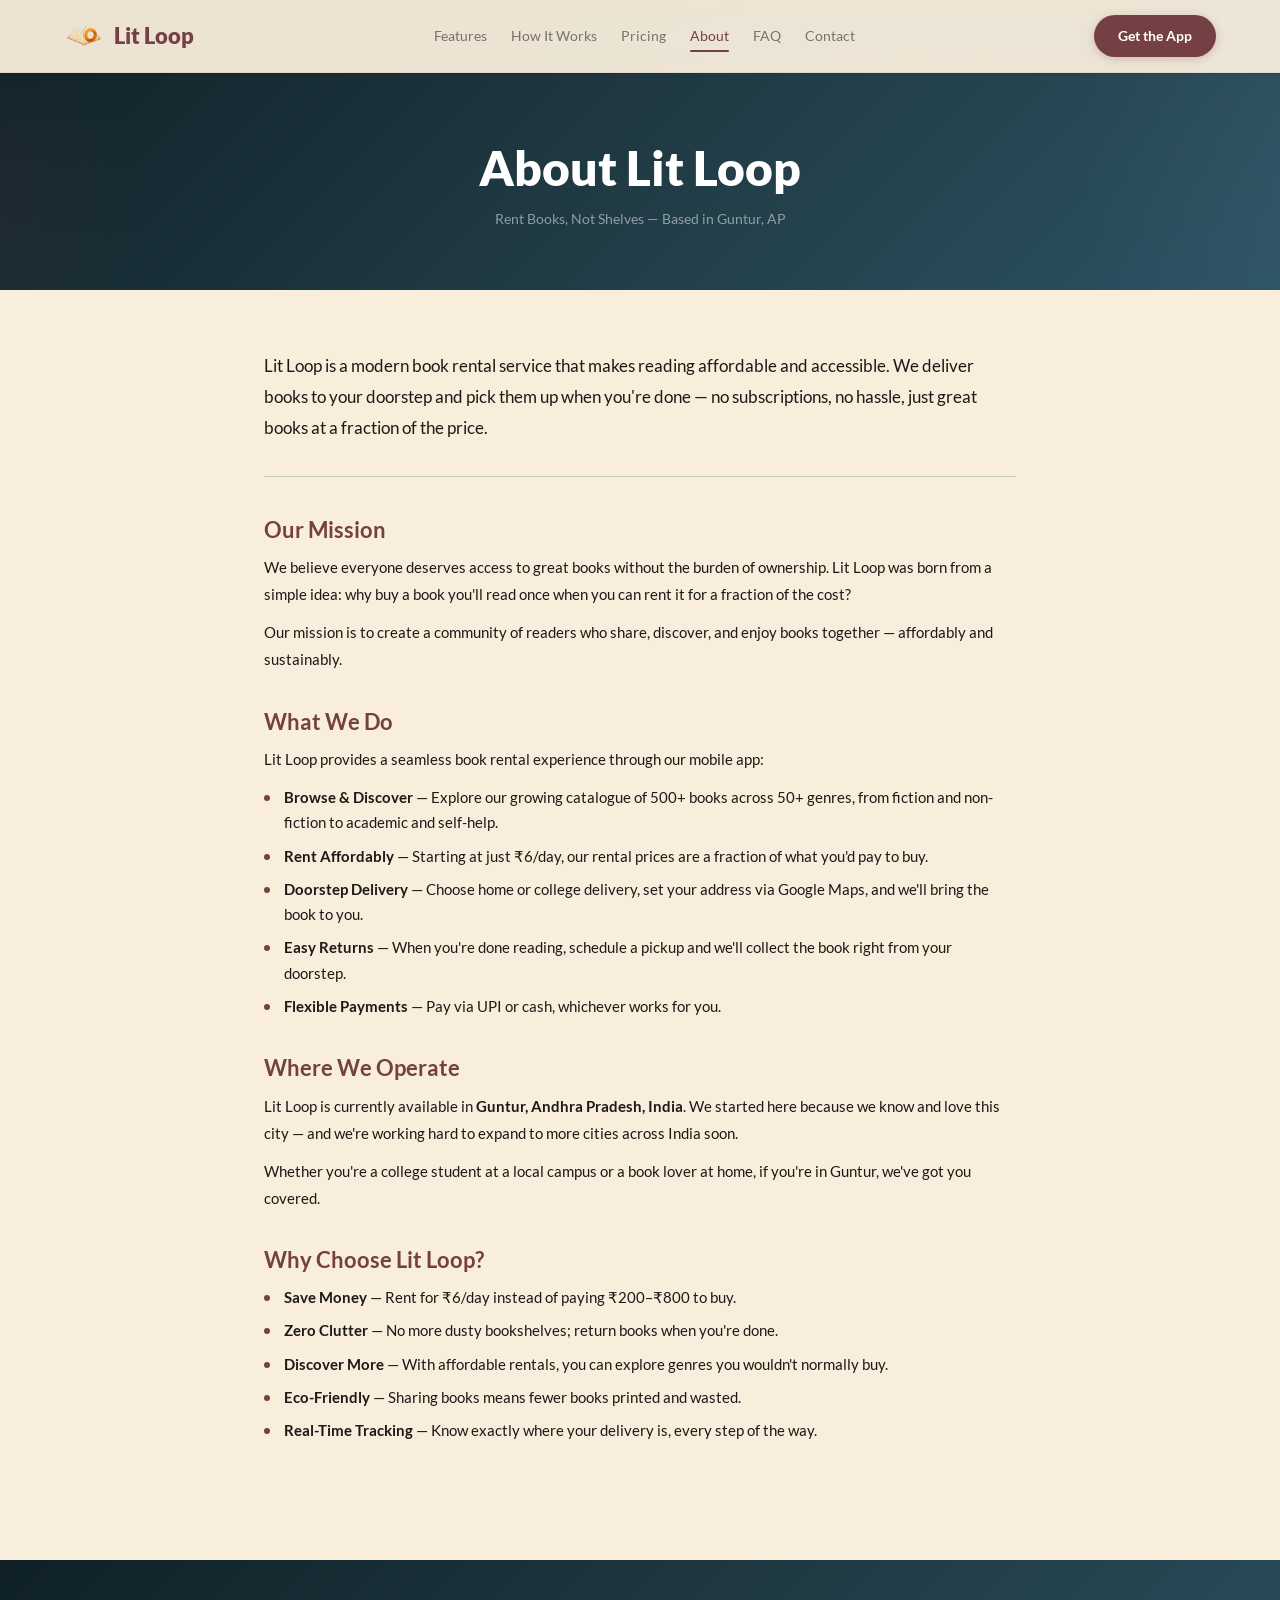
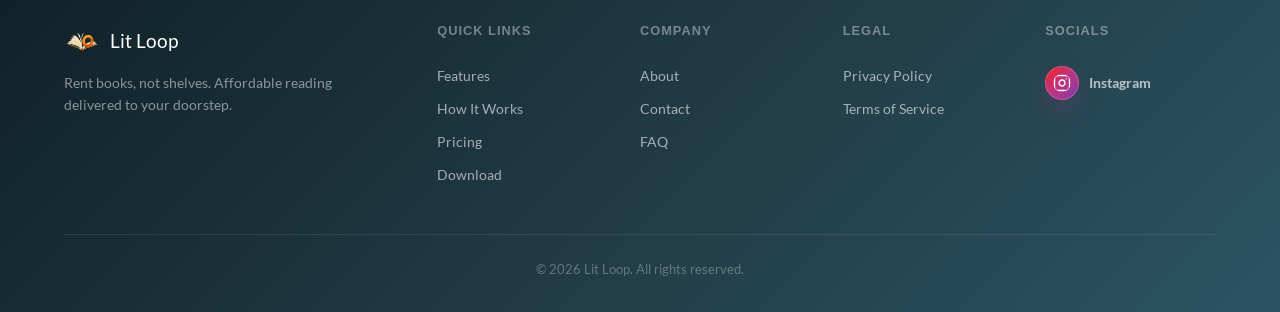
==== commit f7de25a5: "Polish footer socials and FAQ/contact UI" ====
--- a/about.html
+++ b/about.html
@@ -71,7 +71,7 @@
                 <a href="./index.html#features" class="nav-link">Features</a>
                 <a href="./index.html#how-it-works" class="nav-link">How It Works</a>
                 <a href="./index.html#pricing" class="nav-link">Pricing</a>
-                <a href="./about.html" class="nav-link">About</a>
+                <a href="./about.html" class="nav-link active" aria-current="page">About</a>
                 <a href="./faq.html" class="nav-link">FAQ</a>
                 <a href="./contact.html" class="nav-link">Contact</a>
             </div>
@@ -87,7 +87,7 @@
         <a href="./index.html#features" class="mobile-link">Features</a>
         <a href="./index.html#how-it-works" class="mobile-link">How It Works</a>
         <a href="./index.html#pricing" class="mobile-link">Pricing</a>
-        <a href="./about.html" class="mobile-link">About</a>
+        <a href="./about.html" class="mobile-link active" aria-current="page">About</a>
         <a href="./faq.html" class="mobile-link">FAQ</a>
         <a href="./contact.html" class="mobile-link">Contact</a>
         <a href="./index.html#download" class="mobile-link cta">Get the App</a>
@@ -190,6 +190,21 @@
                     <a href="./privacy-policy.html" class="footer-link">Privacy Policy</a>
                     <a href="./terms-of-service.html" class="footer-link">Terms of Service</a>
                 </div>
+                <div class="footer-col">
+                    <h4 class="footer-heading">Socials</h4>
+                    <div class="footer-socials" aria-label="Social links">
+                        <a href="https://www.instagram.com/_its.lit_loop/" class="footer-social-link" target="_blank"
+                            rel="noopener noreferrer" aria-label="Follow Lit Loop on Instagram">
+                            <svg viewBox="0 0 24 24" fill="none" stroke="currentColor" stroke-width="1.8"
+                                stroke-linecap="round" stroke-linejoin="round" aria-hidden="true">
+                                <rect x="2" y="2" width="20" height="20" rx="5" ry="5" />
+                                <path d="M16 11.37A4 4 0 1 1 12.63 8 4 4 0 0 1 16 11.37z" />
+                                <line x1="17.5" y1="6.5" x2="17.51" y2="6.5" />
+                            </svg>
+                            <span>Instagram</span>
+                        </a>
+                    </div>
+                </div>
             </div>
             <div class="footer-bottom">
                 <p>&copy; 2026 Lit Loop. All rights reserved.</p>
@@ -200,4 +215,4 @@
     <script src="./script.js"></script>
 </body>
 
-</html>+</html>
--- a/style.css
+++ b/style.css
@@ -105,7 +105,7 @@
     --text: #1C1917;
     --text-secondary: #78716C;
     --text-light: #A8A29E;
-    --border: #E7E5E4;
+    --border: #2c536443;
     --white: #FFFFFF;
     --error: #EF4444;
     --success: #22C55E;
@@ -231,11 +231,13 @@
     transition: width var(--transition);
 }
 
-.nav-link:hover {
+.nav-link:hover,
+.nav-link.active {
     color: var(--primary);
 }
 
-.nav-link:hover::after {
+.nav-link:hover::after,
+.nav-link.active::after {
     width: 100%;
 }
 
@@ -309,6 +311,11 @@
     border-bottom: 1px solid var(--border);
 }
 
+.mobile-link.active {
+    color: var(--primary);
+    font-weight: 700;
+}
+
 .mobile-link.cta {
     background: var(--primary);
     color: var(--white);
@@ -1073,6 +1080,40 @@
     font-style: italic;
 }
 
+/* ── Coming Soon Badge ───────────────────── */
+.coming-soon-badge {
+    display: inline-flex;
+    align-items: center;
+    padding: 8px 20px;
+    background: rgba(117, 64, 67, .2);
+    border: 1px solid rgba(117, 64, 67, .4);
+    border-radius: 50px;
+    font-size: .85rem;
+    font-weight: 600;
+    color: var(--primary-light);
+    margin-bottom: 20px;
+    animation: pulseGlow 2.5s ease-in-out infinite;
+}
+
+@keyframes pulseGlow {
+
+    0%,
+    100% {
+        box-shadow: 0 0 8px rgba(117, 64, 67, .2);
+    }
+
+    50% {
+        box-shadow: 0 0 20px rgba(117, 64, 67, .5), 0 0 40px rgba(117, 64, 67, .15);
+    }
+}
+
+/* ── Notify Form ─────────────────────────── */
+.store-badge-disabled {
+    opacity: .7;
+    cursor: default;
+    pointer-events: none;
+}
+
 .download-visual {
     position: relative;
     z-index: 1;
@@ -1095,8 +1136,8 @@
 
 .footer-grid {
     display: grid;
-    grid-template-columns: 2fr 1fr 1fr 1fr;
-    gap: 40px;
+    grid-template-columns: 2fr 1fr 1fr 1fr 1fr;
+    gap: 32px;
     margin-bottom: 48px;
 }
 
@@ -1124,6 +1165,49 @@
     line-height: 1.6;
     color: rgba(255, 255, 255, .5);
     max-width: 280px;
+}
+
+.footer-socials {
+    display: flex;
+    align-items: center;
+    gap: 12px;
+}
+
+.footer-social-link {
+    display: inline-flex;
+    align-items: center;
+    gap: 10px;
+    padding: 2px 0;
+    font-size: .88rem;
+    font-weight: 700;
+    color: rgba(255, 255, 255, .68);
+    transition: color var(--transition), transform var(--transition);
+}
+
+.footer-social-link svg {
+    width: 34px;
+    height: 34px;
+    padding: 7px;
+    flex-shrink: 0;
+    stroke: currentColor;
+    color: var(--white);
+    background:
+        linear-gradient(135deg, rgba(253, 29, 29, .95), rgba(193, 53, 132, .95) 48%, rgba(131, 58, 180, .95)),
+        var(--primary);
+    border: 1px solid rgba(255, 255, 255, .18);
+    border-radius: 50%;
+    box-shadow: 0 10px 24px rgba(193, 53, 132, .22);
+    transition: box-shadow var(--transition), filter var(--transition);
+}
+
+.footer-social-link:hover {
+    color: var(--white);
+    transform: translateY(-2px);
+}
+
+.footer-social-link:hover svg {
+    box-shadow: 0 14px 34px rgba(193, 53, 132, .34);
+    filter: saturate(1.12) brightness(1.05);
 }
 
 .footer-heading {
@@ -1352,4 +1436,4 @@
     .pricing-value {
         font-size: 3.5rem;
     }
-}+}
--- a/legal.css
+++ b/legal.css
@@ -4,6 +4,9 @@
 
 .legal-page {
     background: var(--bg);
+    --faq-border: #2c536428;
+    --contact-field-border: #2c536443;
+    --contact-field-border-focus: var(--primary);
 }
 
 /* ── Legal Hero Header ────────────────────── */
@@ -223,7 +226,7 @@
 /* ── FAQ Accordion ───────────────────────── */
 
 .faq-item {
-    border: 1px solid var(--border);
+    border: 1px solid var(--faq-border);
     border-radius: 12px;
     margin-bottom: 12px;
     overflow: hidden;
@@ -250,10 +253,21 @@
     text-align: left;
     gap: 16px;
     transition: color 0.2s;
+    -webkit-tap-highlight-color: transparent;
+    touch-action: manipulation;
 }
 
 .faq-question:hover {
     color: var(--primary);
+}
+
+.faq-question:focus {
+    outline: none;
+}
+
+.faq-question:focus-visible {
+    outline: 2px solid rgba(117, 64, 67, .45);
+    outline-offset: 3px;
 }
 
 .faq-chevron {
@@ -334,7 +348,7 @@
     font-size: .93rem;
     color: var(--text);
     background: var(--bg);
-    border: 1px solid var(--border);
+    border: 1px solid var(--contact-field-border);
     border-radius: 10px;
     outline: none;
     transition: border-color 0.2s, box-shadow 0.2s;
@@ -344,17 +358,17 @@
 .form-group input:focus,
 .form-group select:focus,
 .form-group textarea:focus {
-    border-color: var(--primary);
+    border-color: var(--contact-field-border-focus);
     box-shadow: 0 0 0 3px rgba(117, 64, 67, .1);
 }
 
 .form-group input::placeholder,
 .form-group textarea::placeholder {
-    color: rgba(0, 0, 0, .3);
+    color: rgba(0, 0, 0, 0.3);
 }
 
 .form-group textarea {
-    resize: vertical;
+    resize: none;
     min-height: 120px;
 }
 
@@ -408,4 +422,4 @@
     .form-row {
         grid-template-columns: 1fr;
     }
-}+}
